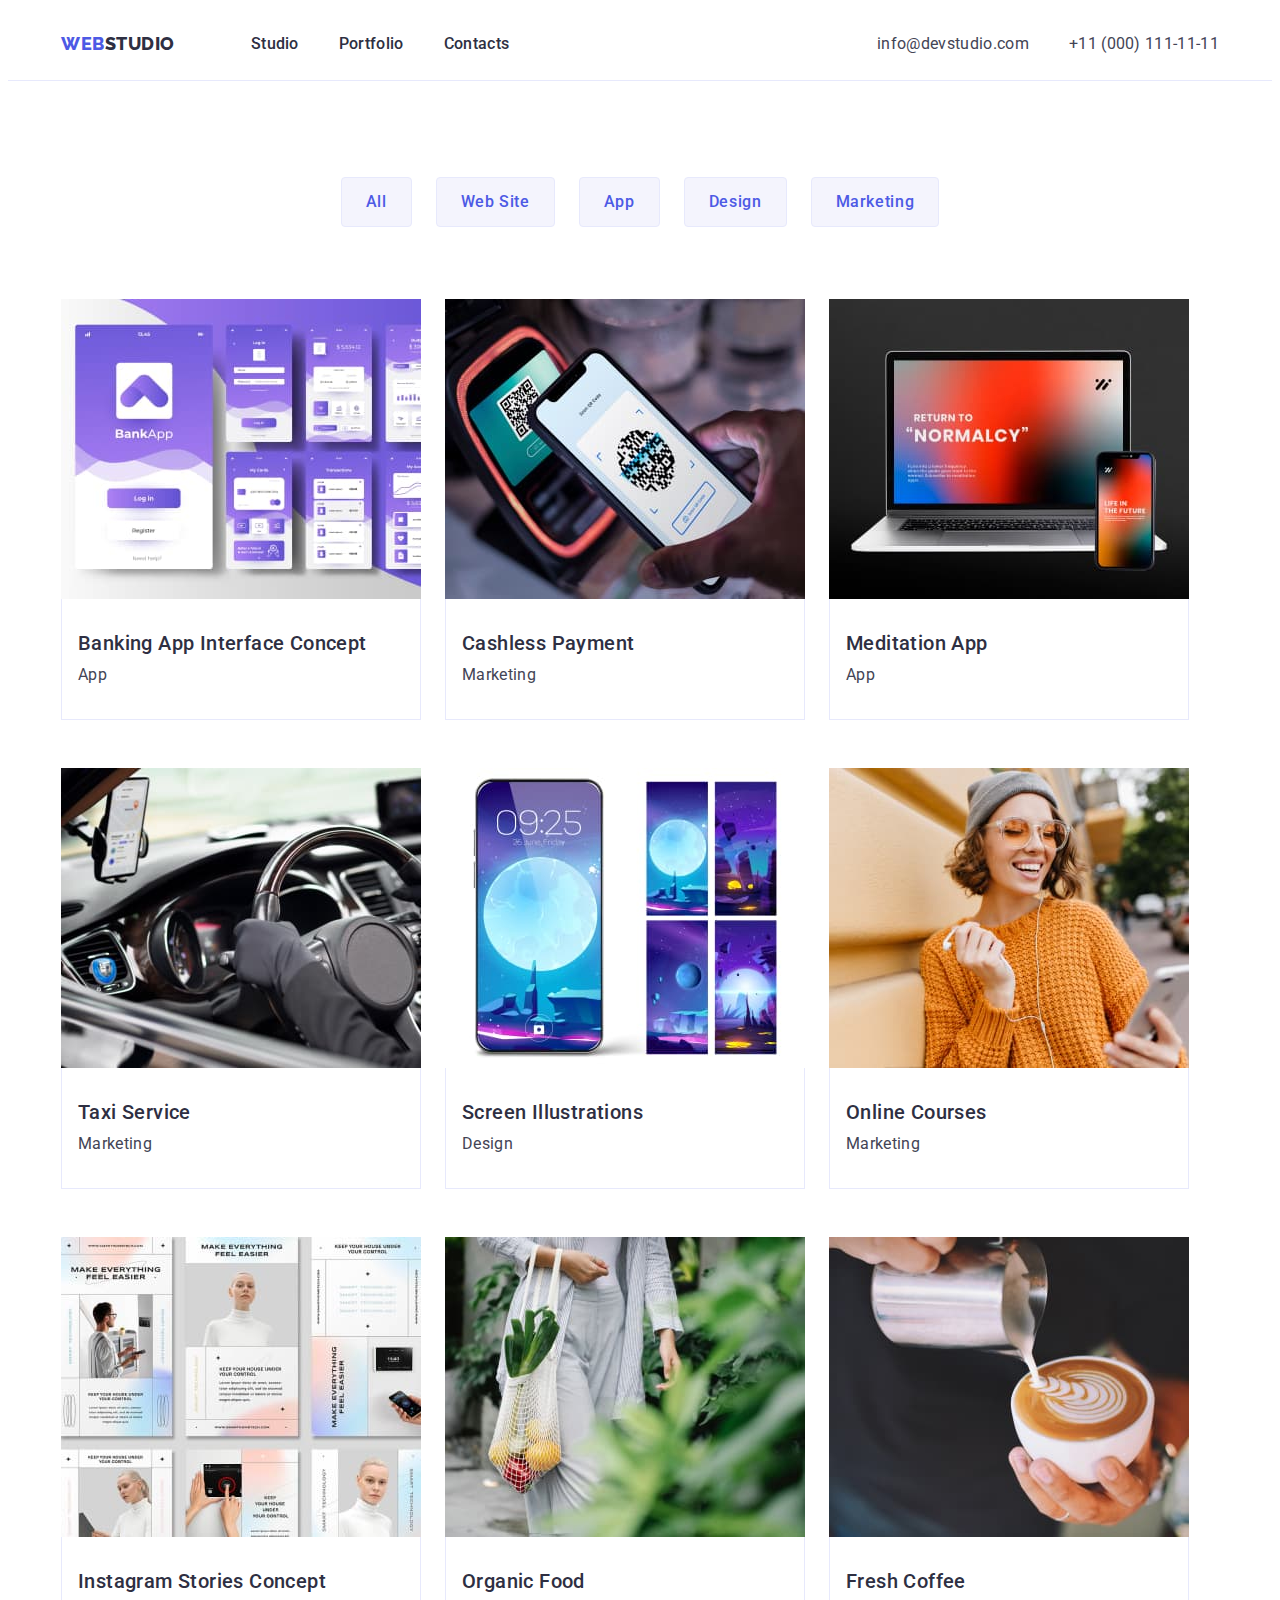
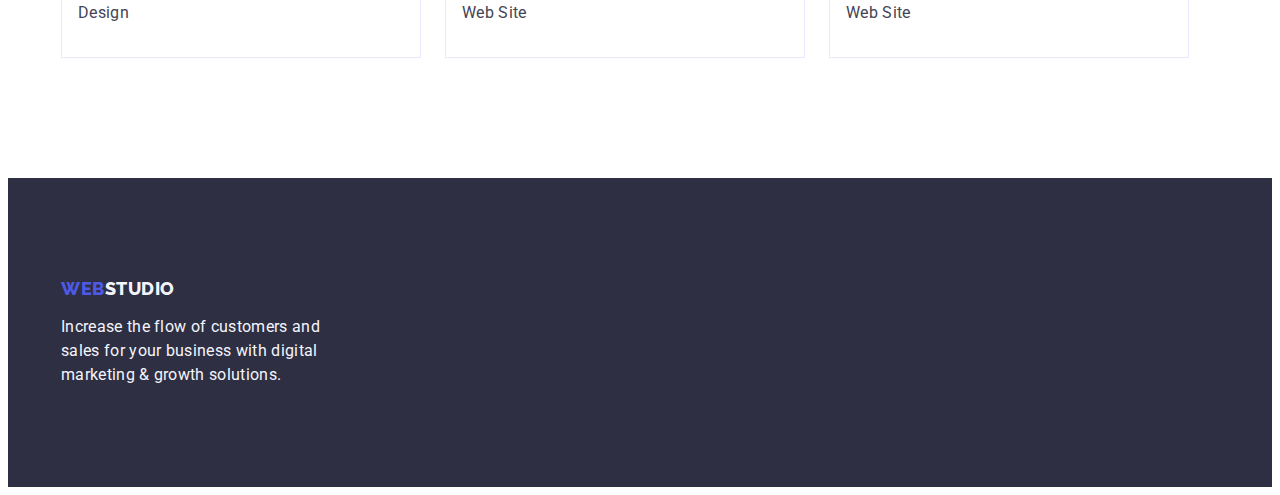
==== portfolio.html @ b4b4b339 "Initial commit" ====
<!DOCTYPE html>
<html lang="en">
  <head>
    <meta charset="UTF-8" />
    <meta name="viewport" content="width=device-width, initial-scale=1.0" />
    <!-- Google Fonts link-->
    <link rel="preconnect" href="https://fonts.googleapis.com" />
    <link rel="preconnect" href="https://fonts.gstatic.com" crossorigin />
    <link
      href="https://fonts.googleapis.com/css2?family=Raleway:wght@800&family=Roboto:wght@400;500;700&display=swap"
      rel="stylesheet"
    />
    <!-- Modern Normalize -->
    <link
      rel="stylesheet"
      href="https://cdnjs.cloudflare.com/ajax/libs/modern-normalize/2.0.0/modern-normalize.min.css"
      integrity="sha512-4xo8blKMVCiXpTaLzQSLSw3KFOVPWhm/TRtuPVc4WG6kUgjH6J03IBuG7JZPkcWMxJ5huwaBpOpnwYElP/m6wg=="
      crossorigin="anonymous"
      referrerpolicy="no-referrer"
    />
    <!-- CSS link -->
    <link rel="stylesheet" href="./css/styles.css" />
    <!-- Site -->
    <title>WebStudio</title>
  </head>
  <body>
    <!-- Header Section -->
    <header class="header">
      <!-- Navigation Section -->
      <div class="container header-container">
        <nav class="header-navigation">
          <a href="./index.html" class="link logo header-logo logo-list"
            >Web<span class="logo-dark">Studio</span></a
          >
          <ul class="list header-menu-list">
            <li>
              <a href="./index.html" class="link header-links">Studio</a>
            </li>
            <li>
              <a href="./portfolio.html" class="link header-links">Portfolio</a>
            </li>
            <li>
              <a href="" class="link header-links">Contacts</a>
            </li>
          </ul>
        </nav>
        <!-- Address Section -->
        <address class="address">
          <ul class="list header-menu-list">
            <li>
              <a href="mailto:info@devstudio.com" class="link address"
                >info@devstudio.com</a
              >
            </li>
            <li>
              <a href="tel:+110001111111" class="link address"
                >+11 (000) 111-11-11</a
              >
            </li>
          </ul>
        </address>
      </div>
    </header>
    <!-- Main Section -->
    <main>
      <section class="section portfolio">
        <div class="container">
          <h1 class="visually-hidden">Portfolio</h1>
          <!-- Portfolio Buttons -->
          <ul class="list portfolio-buttons-list">
            <li>
              <button type="button" class="portfolio-buttons">All</button>
            </li>
            <li>
              <button type="button" class="portfolio-buttons">Web Site</button>
            </li>
            <li>
              <button type="button" class="portfolio-buttons">App</button>
            </li>
            <li>
              <button type="button" class="portfolio-buttons">Design</button>
            </li>
            <li>
              <button type="button" class="portfolio-buttons">Marketing</button>
            </li>
          </ul>
          <ul class="list portfolio-card-list">
            <li class="portfolio-card">
              <a href="" class="link">
                <img
                  src="./images/potfolio/banking-app.jpg"
                  alt="banking-app"
                  width="360"
                />
                <div class="portfolio-card-text">
                  <h2 class="subtitle portfolio-card-subtitle">
                    Banking App Interface Concept
                  </h2>
                  <p class="text">App</p>
                </div>
              </a>
            </li>
            <li class="portfolio-card">
              <a href="" class="link"
                ><img
                  src="./images/potfolio/cashless-payment.jpg"
                  alt="cashless-payment"
                  width="360"
                />
                <div class="portfolio-card-text">
                  <h2 class="subtitle portfolio-card-subtitle">
                    Cashless Payment
                  </h2>
                  <p class="text">Marketing</p>
                </div>
              </a>
            </li>
            <li class="portfolio-card">
              <a href="" class="link"
                ><img
                  src="./images/potfolio/meditation-app.jpg"
                  alt="meditation-app"
                  width="360"
                />
                <div class="portfolio-card-text">
                  <h2 class="subtitle portfolio-card-subtitle">
                    Meditation App
                  </h2>
                  <p class="text">App</p>
                </div>
              </a>
            </li>
            <li class="portfolio-card">
              <a href="" class="link"
                ><img
                  src="./images/potfolio/taxi-service.jpg"
                  alt="taxi-service"
                  width="360"
                />
                <div class="portfolio-card-text">
                  <h2 class="subtitle portfolio-card-subtitle">Taxi Service</h2>
                  <p class="text">Marketing</p>
                </div>
              </a>
            </li>
            <li class="portfolio-card">
              <a href="" class="link"
                ><img
                  src="./images/potfolio/screen-illustrations.jpg"
                  alt="screen-illustrations"
                  width="360"
                />
                <div class="portfolio-card-text">
                  <h2 class="subtitle portfolio-card-subtitle">
                    Screen Illustrations
                  </h2>
                  <p class="text">Design</p>
                </div>
              </a>
            </li>
            <li class="portfolio-card">
              <a href="" class="link"
                ><img
                  src="./images/potfolio/online-courses.jpg"
                  alt="online-courses"
                  width="360"
                />
                <div class="portfolio-card-text">
                  <h2 class="subtitle portfolio-card-subtitle">
                    Online Courses
                  </h2>
                  <p class="text">Marketing</p>
                </div>
              </a>
            </li>
            <li class="portfolio-card">
              <a href="" class="link"
                ><img
                  src="./images/potfolio/instagram-stories.jpg"
                  alt="instagram-stories"
                  width="360"
                />
                <div class="portfolio-card-text">
                  <h2 class="subtitle portfolio-card-subtitle">
                    Instagram Stories Concept
                  </h2>
                  <p class="text">Design</p>
                </div>
              </a>
            </li>
            <li class="portfolio-card">
              <a href="" class="link"
                ><img
                  src="./images/potfolio/organic-food.jpg"
                  alt="organic-food"
                  width="360"
                />
                <div class="portfolio-card-text">
                  <h2 class="subtitle portfolio-card-subtitle">Organic Food</h2>
                  <p class="text">Web Site</p>
                </div>
              </a>
            </li>
            <li class="portfolio-card">
              <a href="" class="link"
                ><img
                  src="./images/potfolio/fresh-coffee.jpg"
                  alt="fresh-coffee"
                  width="360"
                />
                <div class="portfolio-card-text">
                  <h2 class="subtitle portfolio-card-subtitle">Fresh Coffee</h2>
                  <p class="text">Web Site</p>
                </div>
              </a>
            </li>
          </ul>
        </div>
      </section>
    </main>
    <!-- Footer Section -->
    <footer class="footer">
      <div class="container">
        <a href="./index.html" class="link logo footer-logo"
          >Web<span class="logo-light">Studio</span></a
        >
        <p class="footer-text">
          Increase the flow of customers and sales for your business with
          digital marketing & growth solutions.
        </p>
      </div>
    </footer>
  </body>
</html>
---- css/styles.css ----
:root {
  --title-color: #2e2f42;
  --text-color: #434455;
  --accent-color: #4d5ae5;
}

h1,
h2,
h3,
h4,
p {
  margin: 0;
}

ul {
  margin: 0;
  padding-left: 0;
}

img {
  display: block;
}

body {
  font-family: "Roboto", sans-serif;
  color: var(--text-color);
  background-color: #ffffff;
}

.list {
  list-style: none;
}

.link {
  text-decoration: none;
}

.logo-dark {
  color: #2e2f42;
}

.logo-light {
  color: #f4f4fd;
}

/* Visually Hiddden */

.visually-hidden {
  position: absolute;
  width: 1px;
  height: 1px;
  margin: -1px;
  border: 0;
  padding: 0;
  white-space: nowrap;
  clip-path: inset(100%);
  clip: rect(0 0 0 0);
  overflow: hidden;
}

.container {
  width: 1158px;
  padding-left: 15px;
  padding-right: 15px;
  margin: 0 auto;
}

/* Main Components */

.title {
  font-size: 36px;
  text-align: center;
  text-transform: capitalize;
  line-height: 1.11;
  letter-spacing: 0.72px;
  word-wrap: break-word;
  color: var(--title-color);
}

.subtitle {
  font-size: 20px;
  font-weight: 500;
  line-height: 1.2;
  letter-spacing: 0.4px;
  word-wrap: break-word;
  color: var(--title-color);
}

.text {
  font-size: 16px;
  line-height: 1.5;
  letter-spacing: 0.32px;
  word-wrap: break-word;
  color: var(--text-color);
}

.logo {
  font-family: "Raleway", sans-serif;
  font-size: 18px;
  font-weight: 800;
  text-transform: uppercase;
  line-height: 1.17;
  letter-spacing: 0.54px;
  word-wrap: break-word;
  color: var(--accent-color);
}

.section {
  padding-top: 120px;
  padding-bottom: 120px;
}

/* Header Section */

.header-links {
  color: var(--title-color);
  font-size: 16px;
  font-weight: 500;
  line-height: 1.5;
  letter-spacing: 0.32px;
  word-wrap: break-word;
}

.header-links:hover,
.header-links:focus {
  color: #404bbf;
}

.address {
  color: var(--text-color);
  font-size: 16px;
  line-height: 1.5;
  letter-spacing: 0.32px;
  word-wrap: break-word;
  font-style: normal;
}

.address:hover,
.address:focus {
  color: #404bbf;
}

.header-container {
  display: flex;
  align-items: center;
}

.header {
  border-bottom: 1px solid #e7e9fc;
}

.header-navigation {
  display: flex;
  align-items: center;
  margin-right: auto;
}

.header-logo {
  margin-right: 76px;
}

.header-menu-item {
  padding: 24px 0;
}

.header-menu-list {
  display: flex;
  gap: 40px;
  padding: 24px 0;
}

.logo-list {
  padding-top: 24px;
  padding-bottom: 24px;
  display: inline-block;
}

/* Main Section */

.main-background {
  background-color: var(--title-color);
  padding-top: 188px;
  padding-bottom: 188px;
}

.main-title {
  color: #ffffff;
  font-size: 56px;
  font-weight: 700;
  line-height: 1.07;
  letter-spacing: 1.12px;
  word-wrap: break-word;
  text-align: center;
  max-width: 496px;
  margin: 0 auto 48px;
}

.main-button {
  font-size: 16px;
  font-weight: 500;
  line-height: 1.5;
  letter-spacing: 0.64px;
  word-wrap: break-word;
  color: #ffffff;
  cursor: pointer;
  background-color: var(--accent-color);
  font-family: "Roboto", sans-serif;
  display: block;
  min-width: 169px;
  height: 56px;
  border: none;
  border-radius: 4px;
  margin: 0 auto;
}

.main-button:hover,
.main-button:focus {
  background-color: #404bbf;
  border: 1px solid transparent;
}

/* Features Section */

.features-list {
  display: flex;
  gap: 24px;
}

.features-item {
  width: calc((100% - 72px) / 4);
}

.features-subtitle {
  margin-bottom: 8px;
}

/* What Section */

.what {
  padding-top: 0;
}

.what-title {
  margin-bottom: 72px;
}

.what-list {
  display: flex;
  gap: 24px;
}

.what-item {
  width: calc((100% - 48px) / 3);
}

/* Team Section */

.team {
  background-color: #f4f4fd;
}

.team-members {
  background-color: #ffffff;
  border-radius: 0px 0px 4px 4px;
}

.team-title {
  margin-bottom: 72px;
}

.team-list {
  display: flex;
  gap: 24px;
}

.team-subtitle {
  text-align: center;
  margin-bottom: 8px;
}

.team-text {
  text-align: center;
}

.team-wrap {
  padding: 32px 0px;
}

/* Portfolio */

.portfolio-buttons {
  font-size: 16px;
  font-weight: 500;
  line-height: 1.5;
  letter-spacing: 0.64px;
  word-wrap: break-word;
  color: var(--accent-color);
  background-color: #f4f4fd;
  cursor: pointer;
  font-family: "Roboto", sans-serif;
  padding: 12px 24px;
  border: 1px solid #e7e9fc;
  border-radius: 4px;
}

.portfolio-buttons:hover,
.portfolio-buttons:focus {
  background-color: #404bbf;
  color: #ffffff;
  border: 1px solid transparent;
}

.portfolio {
  padding-top: 96px;
  padding-bottom: 120px;
}

.portfolio-buttons-list {
  display: flex;
  justify-content: center;
  gap: 24px;
  margin-bottom: 72px;
}

.portfolio-card-subtitle {
  margin-bottom: 8px;
}

.portfolio-card-list {
  display: flex;
  flex-wrap: wrap;
  column-gap: 24px;
  row-gap: 48px;
}

.portfolio-card-text {
  padding: 32px 16px;
  border: 1px solid #e7e9fc;
  border-top: none;
}

.portfolio-card-item {
  width: calc((100% - 48px) / 3);
  margin-right: 24px;
  margin-bottom: 48px;
}

/* Footer Section*/

.footer {
  background-color: var(--title-color);
  padding-top: 100px;
  padding-bottom: 100px;
}

.footer-text {
  font-size: 16px;
  line-height: 1.5;
  letter-spacing: 0.32px;
  word-wrap: break-word;
  color: #f4f4fd;
  max-width: 264px;
}

.footer-logo {
  display: inline-block;
  margin-bottom: 16px;
}
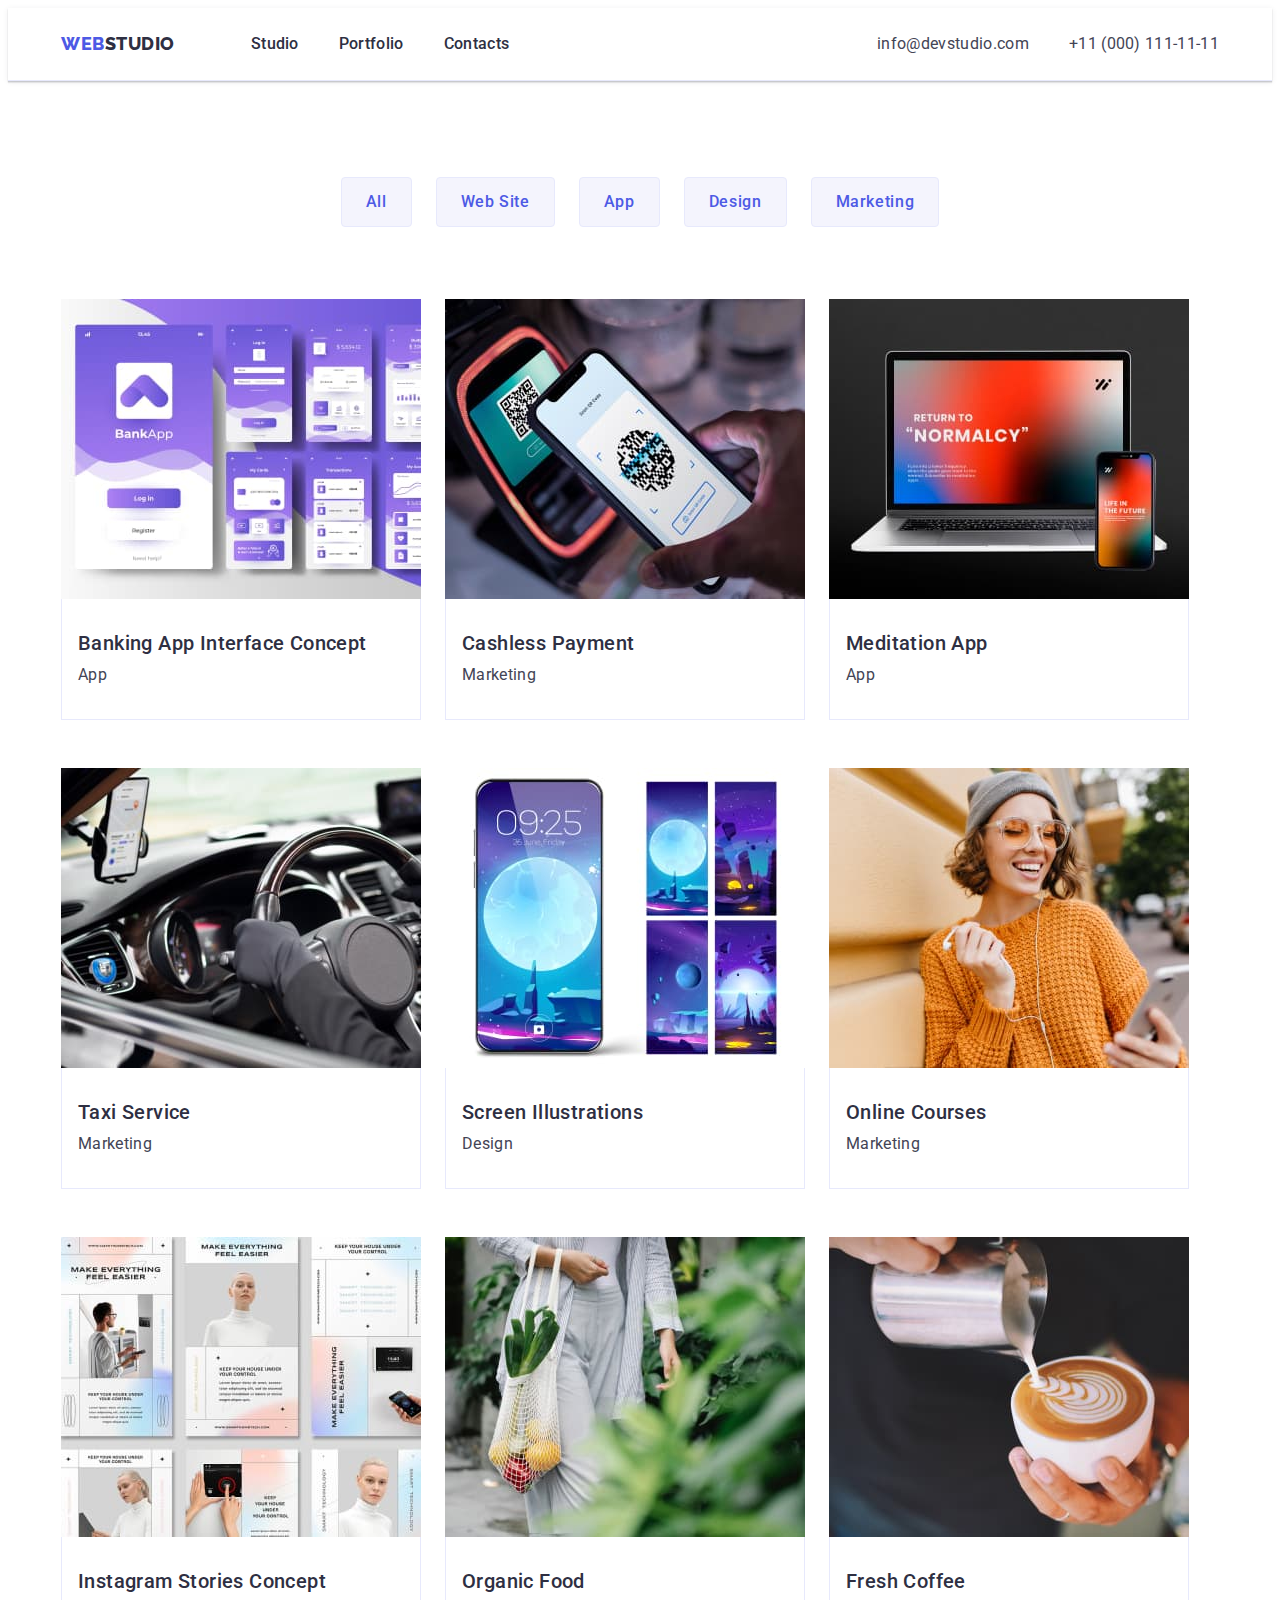
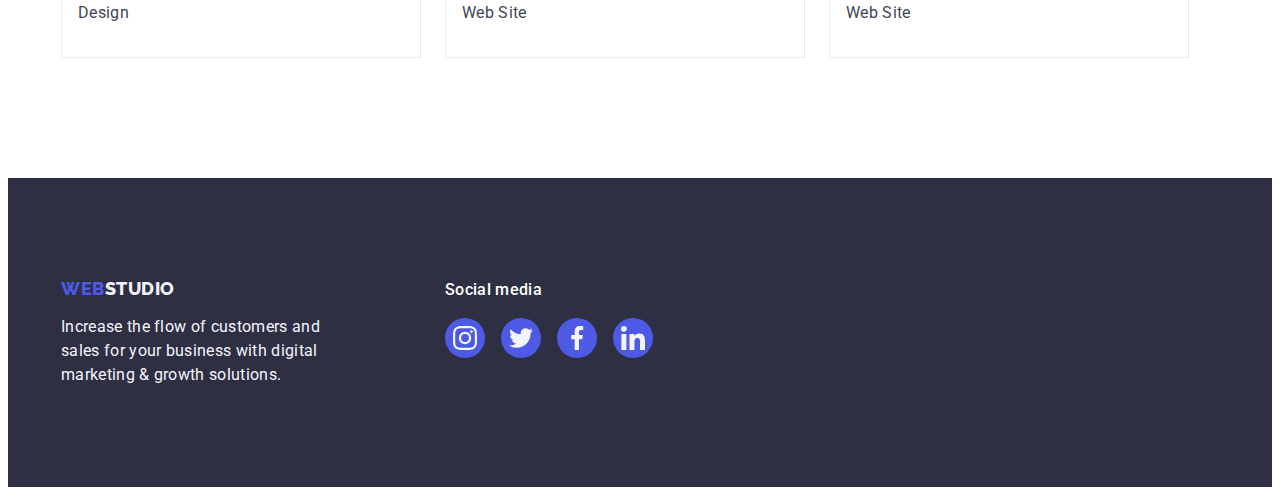
==== commit f4804587: "tema 4" ====
--- a/portfolio.html
+++ b/portfolio.html
@@ -86,7 +86,7 @@
           </ul>
           <ul class="list portfolio-card-list">
             <li class="portfolio-card">
-              <a href="" class="link">
+              <a href="" class="link portfolio-card-link">
                 <img
                   src="./images/potfolio/banking-app.jpg"
                   alt="banking-app"
@@ -101,7 +101,7 @@
               </a>
             </li>
             <li class="portfolio-card">
-              <a href="" class="link"
+              <a href="" class="link portfolio-card-link"
                 ><img
                   src="./images/potfolio/cashless-payment.jpg"
                   alt="cashless-payment"
@@ -116,7 +116,7 @@
               </a>
             </li>
             <li class="portfolio-card">
-              <a href="" class="link"
+              <a href="" class="link portfolio-card-link"
                 ><img
                   src="./images/potfolio/meditation-app.jpg"
                   alt="meditation-app"
@@ -131,7 +131,7 @@
               </a>
             </li>
             <li class="portfolio-card">
-              <a href="" class="link"
+              <a href="" class="link portfolio-card-link"
                 ><img
                   src="./images/potfolio/taxi-service.jpg"
                   alt="taxi-service"
@@ -144,7 +144,7 @@
               </a>
             </li>
             <li class="portfolio-card">
-              <a href="" class="link"
+              <a href="" class="link portfolio-card-link"
                 ><img
                   src="./images/potfolio/screen-illustrations.jpg"
                   alt="screen-illustrations"
@@ -159,7 +159,7 @@
               </a>
             </li>
             <li class="portfolio-card">
-              <a href="" class="link"
+              <a href="" class="link portfolio-card-link"
                 ><img
                   src="./images/potfolio/online-courses.jpg"
                   alt="online-courses"
@@ -174,7 +174,7 @@
               </a>
             </li>
             <li class="portfolio-card">
-              <a href="" class="link"
+              <a href="" class="link portfolio-card-link"
                 ><img
                   src="./images/potfolio/instagram-stories.jpg"
                   alt="instagram-stories"
@@ -189,7 +189,7 @@
               </a>
             </li>
             <li class="portfolio-card">
-              <a href="" class="link"
+              <a href="" class="link portfolio-card-link"
                 ><img
                   src="./images/potfolio/organic-food.jpg"
                   alt="organic-food"
@@ -202,7 +202,7 @@
               </a>
             </li>
             <li class="portfolio-card">
-              <a href="" class="link"
+              <a href="" class="link portfolio-card-link"
                 ><img
                   src="./images/potfolio/fresh-coffee.jpg"
                   alt="fresh-coffee"
@@ -220,14 +220,49 @@
     </main>
     <!-- Footer Section -->
     <footer class="footer">
-      <div class="container">
-        <a href="./index.html" class="link logo footer-logo"
-          >Web<span class="logo-light">Studio</span></a
-        >
-        <p class="footer-text">
-          Increase the flow of customers and sales for your business with
-          digital marketing & growth solutions.
-        </p>
+      <div class="container footer-container">
+        <div class="footer-contact">
+          <a href="./index.html" class="link logo footer-logo"
+            >Web<span class="logo-light">Studio</span></a
+          >
+          <p class="footer-text">
+            Increase the flow of customers and sales for your business with
+            digital marketing & growth solutions.
+          </p>
+        </div>
+        <div>
+          <h2 class="footer-social-title">Social media</h2>
+          <ul class="list footer-social-list">
+            <li class="footer-social-item">
+              <a href="" class="footer-social-link link"
+                ><svg class="footer-social-icon" width="24" height="24">
+                  <use href="./images/icons.svg.svg#instagram"></use>
+                </svg>
+              </a>
+            </li>
+            <li class="footer-social-item">
+              <a href="" class="footer-social-link link"
+                ><svg class="footer-social-icon" width="24" height="24">
+                  <use href="./images/icons.svg.svg#twitter"></use>
+                </svg>
+              </a>
+            </li>
+            <li class="footer-social-item">
+              <a href="" class="footer-social-link link"
+                ><svg class="footer-social-icon" width="24" height="24">
+                  <use href="./images/icons.svg.svg#facebook"></use>
+                </svg>
+              </a>
+            </li>
+            <li class="footer-social-item">
+              <a href="" class="footer-social-link link"
+                ><svg class="footer-social-icon" width="24" height="24">
+                  <use href="./images/icons.svg.svg#linkedin"></use>
+                </svg>
+              </a>
+            </li>
+          </ul>
+        </div>
       </div>
     </footer>
   </body>
--- a/css/styles.css
+++ b/css/styles.css
@@ -25,6 +25,13 @@
   font-family: "Roboto", sans-serif;
   color: var(--text-color);
   background-color: #ffffff;
+}
+
+.container {
+  width: 1158px;
+  padding-left: 15px;
+  padding-right: 15px;
+  margin: 0 auto;
 }
 
 .list {
@@ -58,13 +65,6 @@
   overflow: hidden;
 }
 
-.container {
-  width: 1158px;
-  padding-left: 15px;
-  padding-right: 15px;
-  margin: 0 auto;
-}
-
 /* Main Components */
 
 .title {
@@ -147,6 +147,8 @@
 
 .header {
   border-bottom: 1px solid #e7e9fc;
+  box-shadow: 0px 2px 1px rgba(46, 47, 66, 0.08),
+    0px 1px 1px rgba(46, 47, 66, 0.16), 0px 1px 6px rgba(46, 47, 66, 0.08);
 }
 
 .header-navigation {
@@ -178,7 +180,17 @@
 /* Main Section */
 
 .main-background {
+  max-width: 1440px;
+  margin: 0 auto;
   background-color: var(--title-color);
+  background-image: linear-gradient(
+      rgba(46, 47, 66, 0.7),
+      rgba(46, 47, 66, 0.7)
+    ),
+    url(../images/office-work.jpg);
+  background-repeat: no-repeat;
+  background-position: center;
+  background-size: cover;
   padding-top: 188px;
   padding-bottom: 188px;
 }
@@ -234,6 +246,16 @@
   margin-bottom: 8px;
 }
 
+.features-icon {
+  display: flex;
+  align-items: center;
+  justify-content: center;
+  background-color: #f4f4fd;
+  border-radius: 4px;
+  height: 112px;
+  margin-bottom: 8px;
+}
+
 /* What Section */
 
 .what {
@@ -262,6 +284,9 @@
 .team-members {
   background-color: #ffffff;
   border-radius: 0px 0px 4px 4px;
+  box-shadow: 0px 1px 6px rgba(46, 47, 66, 0.08),
+    0px 1px 1px rgba(46, 47, 66, 0.16), 0px 2px 1px rgba(46, 47, 66, 0.08);
+  width: calc((100% - 72px) / 4);
 }
 
 .team-title {
@@ -271,6 +296,7 @@
 .team-list {
   display: flex;
   gap: 24px;
+  justify-content: center;
 }
 
 .team-subtitle {
@@ -280,10 +306,69 @@
 
 .team-text {
   text-align: center;
+  margin-bottom: 8px;
 }
 
 .team-wrap {
   padding: 32px 0px;
+}
+
+.team-social-link {
+  display: flex;
+  align-items: center;
+  justify-content: center;
+  width: 40px;
+  height: 40px;
+  background-color: var(--accent-color);
+  border-radius: 50%;
+}
+
+.team-social-link:hover,
+.team-social-link:focus {
+  background-color: #404bbf;
+}
+
+.team-icon {
+  fill: #f4f4fd;
+}
+
+/* Customers Section */
+
+.customers-title {
+  margin-bottom: 72px;
+  margin-top: 120px;
+}
+
+.customers-list {
+  display: flex;
+  gap: 24px;
+  margin-bottom: 120px;
+}
+
+.customers-item {
+  height: 88px;
+  width: calc((100% - 120px) / 6);
+}
+
+.customers-link {
+  display: flex;
+  align-items: center;
+  justify-content: center;
+  border-radius: 4px;
+  border: 1px #8e8f99 solid;
+  width: 100%;
+  height: 100%;
+  fill: #8e8f99;
+}
+
+.customers-link:hover,
+.customers-link:active {
+  border-color: #404bbf;
+  fill: #404bbf;
+}
+
+.customers-icon {
+  fill: #8e8f99;
 }
 
 /* Portfolio */
@@ -307,7 +392,8 @@
 .portfolio-buttons:focus {
   background-color: #404bbf;
   color: #ffffff;
-  border: 1px solid transparent;
+  box-shadow: 0px 3px 1px rgba(0, 0, 0, 0.1), 0px 2px 1px rgba(0, 0, 0, 0.08),
+    0px 2px 2px rgba(0, 0, 0, 0.12);
 }
 
 .portfolio {
@@ -345,6 +431,16 @@
   margin-bottom: 48px;
 }
 
+.portfolio-card-link {
+  display: block;
+}
+
+.portfolio-card-link:hover,
+.portfolio-card-link:focus {
+  box-shadow: 0px 1px 6px rgba(46, 47, 66, 0.08),
+    0px 1px 1px rgba(46, 47, 66, 0.16), 0px 2px 1px rgba(46, 47, 66, 0.08);
+}
+
 /* Footer Section*/
 
 .footer {
@@ -366,3 +462,52 @@
   display: inline-block;
   margin-bottom: 16px;
 }
+
+.footer-contact {
+  margin-right: 120px;
+}
+
+.footer-social-title {
+  color: white;
+  font-size: 16px;
+  font-family: Roboto;
+  font-weight: 500;
+  line-height: 24px;
+  letter-spacing: 0.32px;
+  word-wrap: break-word;
+  margin-bottom: 16px;
+}
+
+.footer-social-list {
+  display: flex;
+  gap: 16px;
+}
+
+.footer-social-item {
+  width: 40px;
+  height: 40px;
+}
+
+.footer-social-link {
+  width: 100%;
+  height: 100%;
+  background-color: var(--accent-color);
+  border-radius: 50%;
+  display: flex;
+  align-items: center;
+  justify-content: center;
+}
+
+.footer-social-link:hover,
+.footer-social-link:focus {
+  background-color: #31d0aa;
+}
+
+.footer-social-icon {
+  fill: #f4f4fd;
+}
+
+.footer-container {
+  display: flex;
+  align-items: baseline;
+}
